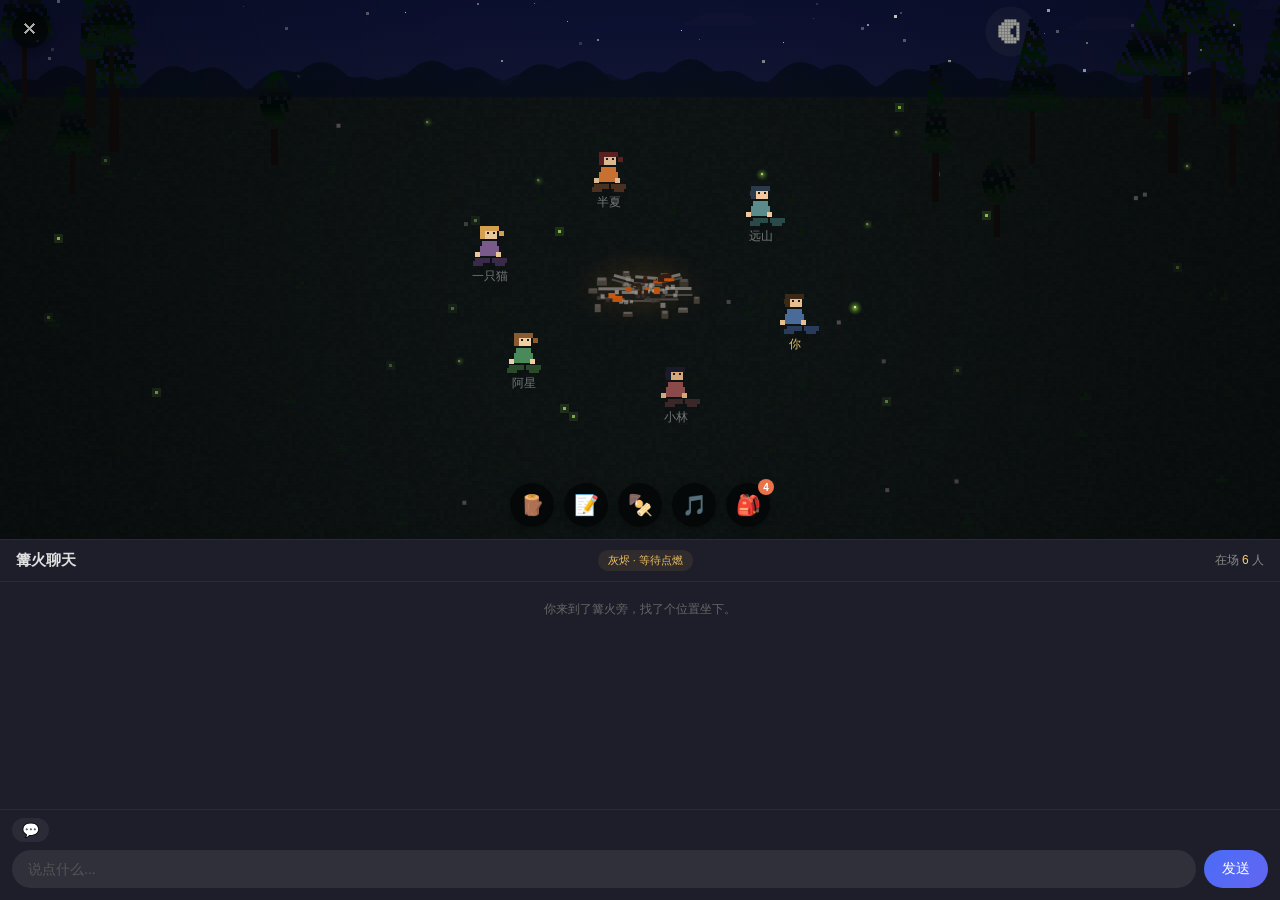
==== games/campfire/index.html @ f919b8bb "feat: add campfire game (No.002), remove lobby page" ====
<!DOCTYPE html>
<html lang="zh-CN">
<head>
  <meta charset="UTF-8">
  <meta name="viewport" content="width=device-width, initial-scale=1.0, user-scalable=no, maximum-scale=1.0">
  <title>篝火场域</title>
  <link rel="stylesheet" href="css/style.css">
</head>
<body>
  <!-- ===== 主场域 ===== -->
  <div id="app">
    <div id="scene-container">
      <canvas id="scene-canvas"></canvas>
      <div id="scene-ui">
        <button id="btn-leave" class="scene-btn leave-btn" title="离开">✕</button>
        <div id="scene-actions">
          <button id="btn-add-wood" class="scene-btn" title="添柴">🪵</button>
          <button id="btn-write-note" class="scene-btn" title="写纸条">📝</button>
          <button id="btn-cook" class="scene-btn" title="烤食物">🍢</button>
          <button id="btn-music" class="scene-btn" title="点歌">🎵</button>
          <button id="btn-backpack" class="scene-btn" title="背包" style="position:relative">🎒<span id="bp-badge" class="bp-badge" style="display:none">0</span></button>
        </div>
      </div>
      <!-- 烧烤控制面板 -->
      <div id="cook-hud" class="hidden">
        <div class="cook-hud-inner">
          <div class="cook-hud-food" id="cook-hud-emoji">🍡</div>
          <div class="cook-hud-bar-wrap">
            <div class="cook-hud-bar">
              <div class="cook-hud-fill" id="cook-hud-fill"></div>
              <div class="cook-hud-zone" id="cook-hud-zone"></div>
            </div>
            <div class="cook-hud-labels">
              <span>生</span><span>完美</span><span>焦</span>
            </div>
          </div>
          <button id="btn-cook-done" class="cook-hud-btn">取出 🍴</button>
        </div>
      </div>
      <div id="note-panel" class="hidden">
        <div class="note-paper">
          <textarea id="note-input" placeholder="写下你的心事..." maxlength="200"></textarea>
          <div class="note-actions">
            <button id="note-cancel" class="note-btn">收起</button>
            <button id="note-burn" class="note-btn primary">丢进火里</button>
          </div>
        </div>
      </div>
      <div id="treasure-popup" class="hidden">
        <div class="treasure-content">
          <div class="treasure-icon">✨</div>
          <div class="treasure-text"></div>
          <button id="treasure-close" class="note-btn primary">收下</button>
        </div>
      </div>
      <!-- 动物点击奖励弹窗 -->
      <div id="animal-popup" class="hidden">
        <div class="treasure-content">
          <div class="treasure-icon" id="animal-popup-icon">🦊</div>
          <div class="treasure-text" id="animal-popup-text"></div>
          <button id="animal-popup-close" class="note-btn primary">收下</button>
        </div>
      </div>
      <div id="story-popup" class="hidden">
        <div class="story-content">
          <h3>🔥 篝火故事</h3>
          <div id="story-text"></div>
          <div class="story-actions">
            <textarea id="leave-message" placeholder="留句话给下一个点火的人..."></textarea>
            <div class="story-btns">
              <button id="btn-leave-wood" class="note-btn">留一根柴 🪵</button>
              <button id="btn-leave-msg" class="note-btn primary">留言并离开</button>
            </div>
          </div>
        </div>
      </div>
      <!-- 背包面板 -->
      <div id="backpack-panel" class="hidden">
        <div class="bp-panel-inner">
          <div class="bp-header">
            <span id="backpack-title">🎒 背包</span>
            <button id="backpack-close" class="bp-close-btn">✕</button>
          </div>
          <div id="backpack-list" class="bp-list"></div>
        </div>
      </div>
      <!-- NPC 互动面板 -->
      <div id="npc-panel" class="hidden">
        <div class="npc-panel-inner">
          <div class="npc-panel-name" id="npc-panel-name"></div>
          <div class="npc-panel-actions">
            <div class="npc-action" id="npc-whisper">👂 说悄悄话</div>
            <div class="npc-action" id="npc-send-note">📝 传纸条</div>
            <div class="npc-action" id="npc-give-food">🍢 送烤好的食物</div>
            <div class="npc-action" id="npc-give-item">🎁 送物品</div>
          </div>
          <button id="npc-panel-close" class="bp-close-btn" style="margin-top:8px">取消</button>
        </div>
      </div>
      <!-- 传纸条给NPC -->
      <!-- 送礼备注面板 -->
      <div id="give-note-panel" class="hidden">
        <div class="note-paper">
          <div id="give-note-to" style="font-size:12px;color:#888;margin-bottom:8px">送给...</div>
          <textarea id="give-note-input" placeholder="留句话（可不填）..." maxlength="60" style="height:50px"></textarea>
          <div class="note-actions">
            <button id="give-note-cancel" class="note-btn">取消</button>
            <button id="give-note-send" class="note-btn primary">送出 🎁</button>
          </div>
        </div>
      </div>
      <div id="npc-note-panel" class="hidden">
        <div class="note-paper">
          <div id="npc-note-to" style="font-size:12px;color:#888;margin-bottom:8px">写给...</div>
          <textarea id="npc-note-input" placeholder="写点什么给TA..." maxlength="100"></textarea>
          <div class="note-actions">
            <button id="npc-note-cancel" class="note-btn">取消</button>
            <button id="npc-note-send" class="note-btn primary">递过去</button>
          </div>
        </div>
      </div>
      <!-- 添柴确认面板 -->
      <div id="wood-panel" class="hidden">
        <div class="npc-panel-inner" style="align-items:center">
          <div style="font-size:36px;margin-bottom:8px">🪵</div>
          <div id="wood-count-text" style="font-size:15px;color:#e0e0e0;margin-bottom:12px"></div>
          <div style="display:flex;gap:10px;width:100%">
            <button id="wood-cancel" class="note-btn" style="flex:1">取消</button>
            <button id="wood-confirm" class="note-btn primary" style="flex:1">添一根柴</button>
          </div>
        </div>
      </div>
      <div id="notification" class="hidden"></div>
    </div>
    <div id="chat-container">
      <div id="chat-header">
        <div class="chat-title">篝火聊天</div>
        <div id="fire-status"><span id="fire-timer"></span></div>
        <div id="online-count">在场 <span id="count-num">1</span> 人</div>
      </div>
      <div id="chat-messages"></div>
      <div id="chat-input-area">
        <div id="chat-tools">
          <button class="chat-tool-btn" id="btn-topic" title="发起话题">💬</button>
        </div>
        <div id="chat-input-wrapper">
          <input type="text" id="chat-input" placeholder="说点什么..." />
          <button id="chat-send">发送</button>
        </div>
      </div>
    </div>
  </div>

  <script src="js/utils.js"></script>
  <script src="js/audio.js"></script>
  <script src="js/sky.js"></script>
  <script src="js/fire.js"></script>
  <script src="js/characters.js"></script>
  <script src="js/interactions.js"></script>
  <script src="js/backpack.js"></script>
  <script src="js/chat.js"></script>
  <script src="js/game.js"></script>
  <script src="js/main.js"></script>
</body>
</html>
---- games/campfire/css/style.css ----
/* ========== Reset & Base ========== */
* {
  margin: 0;
  padding: 0;
  box-sizing: border-box;
  -webkit-tap-highlight-color: transparent;
}

html, body {
  width: 100%;
  height: 100%;
  overflow: hidden;
  font-family: -apple-system, BlinkMacSystemFont, 'PingFang SC', 'Helvetica Neue', sans-serif;
  background: #1a1a24;
  color: #e0e0e0;
  margin: 0;
  padding: 0;
}

/* ========== Lobby ========== */
#lobby {
  width: 100%; height: 100%;
  display: flex; align-items: center; justify-content: center;
  overflow: hidden; z-index: 100; background: #0a0a0f;
}
.lobby-bg {
  position: absolute; inset: 0;
  background: radial-gradient(ellipse at 50% 70%, #1a1510 0%, #0a0a0f 70%);
}
.lobby-content {
  position: relative; z-index: 1;
  text-align: center; padding: 30px 24px;
}
.lobby-title {
  font-size: 32px; font-weight: 700; color: #ffcc66;
  margin-bottom: 8px; letter-spacing: 2px;
}
.lobby-desc {
  font-size: 14px; color: #888; line-height: 1.8; margin-bottom: 24px;
}
.lobby-status {
  display: flex; gap: 16px; justify-content: center;
  margin-bottom: 20px;
}
.lobby-stat {
  display: flex; align-items: center; gap: 4px;
  font-size: 13px; color: #aaa;
  background: rgba(255,255,255,0.05); border-radius: 12px;
  padding: 6px 12px;
}
.stat-icon { font-size: 14px; }
.lobby-preview {
  width: 280px; height: 160px; margin: 0 auto 24px;
  border-radius: 12px; overflow: hidden;
  border: 1px solid rgba(255,255,255,0.08);
}
.lobby-preview canvas {
  width: 100%; height: 100%;
  image-rendering: pixelated;
}
.lobby-enter-btn {
  padding: 14px 48px; border: none; border-radius: 24px;
  background: linear-gradient(135deg, #e8734a, #d4582a);
  color: white; font-size: 16px; font-weight: 600;
  cursor: pointer; transition: transform 0.15s, box-shadow 0.15s;
  box-shadow: 0 4px 20px rgba(232, 115, 74, 0.3);
}
.lobby-enter-btn:active { transform: scale(0.96); }
.lobby-hint {
  margin-top: 16px; font-size: 12px; color: #555; font-style: italic;
}

/* ========== Cook HUD ========== */
#cook-hud {
  position: absolute; bottom: 64px; left: 50%; transform: translateX(-50%);
  z-index: 20; pointer-events: auto;
}
.cook-hud-inner {
  background: rgba(0,0,0,0.75); backdrop-filter: blur(8px);
  border-radius: 16px; padding: 12px 18px; display: flex;
  align-items: center; gap: 12px; min-width: 260px;
}
.cook-hud-food { font-size: 24px; }
.cook-hud-bar-wrap { flex: 1; }
.cook-hud-bar {
  width: 100%; height: 12px; background: rgba(255,255,255,0.1);
  border-radius: 6px; position: relative; overflow: hidden;
}
.cook-hud-fill {
  height: 100%; width: 0%; border-radius: 6px;
  background: linear-gradient(90deg, #88cc44, #ffcc33, #ff6633, #cc2222);
  transition: width 0.1s linear;
}
.cook-hud-zone {
  position: absolute; top: 0; height: 100%;
  background: rgba(100, 255, 100, 0.2);
  border-left: 2px solid rgba(100, 255, 100, 0.6);
  border-right: 2px solid rgba(100, 255, 100, 0.6);
  border-radius: 3px; pointer-events: none;
}
.cook-hud-labels {
  display: flex; justify-content: space-between;
  font-size: 10px; color: #888; margin-top: 3px;
}
.cook-hud-btn {
  padding: 8px 14px; border: none; border-radius: 10px;
  background: #e8734a; color: white; font-size: 13px;
  font-weight: 500; cursor: pointer; white-space: nowrap;
}
.cook-hud-btn:active { opacity: 0.8; }

#app {
  position: fixed;
  top: 0;
  left: 0;
  width: 100%;
  height: 100%;
  display: flex;
  flex-direction: column;
  overflow: hidden;
}

/* ========== Scene (Top 60%) ========== */
#scene-container {
  position: relative;
  flex: 6;
  overflow: hidden;
  background: #0a0a0f;
}

#scene-canvas {
  display: block;
  width: 100%;
  height: 100%;
  image-rendering: pixelated;
  image-rendering: crisp-edges;
}

/* Scene UI Overlay */
#scene-ui {
  position: absolute;
  top: 0;
  left: 0;
  right: 0;
  bottom: 0;
  pointer-events: none;
  z-index: 10;
}

#fire-status {
  font-size: 11px;
  color: #ffcc66;
  white-space: nowrap;
  background: rgba(255, 200, 80, 0.08);
  border-radius: 10px;
  padding: 3px 10px;
}

#fire-timer {
  opacity: 0.9;
}

#scene-actions {
  position: absolute;
  bottom: 12px;
  left: 50%;
  transform: translateX(-50%);
  display: flex;
  gap: 10px;
  pointer-events: auto;
}

.scene-btn {
  width: 44px;
  height: 44px;
  border-radius: 50%;
  border: none;
  background: rgba(0, 0, 0, 0.55);
  backdrop-filter: blur(8px);
  font-size: 20px;
  cursor: pointer;
  display: flex;
  align-items: center;
  justify-content: center;
  transition: transform 0.15s, background 0.15s;
  box-shadow: 0 2px 8px rgba(0,0,0,0.3);
}

.scene-btn:active {
  transform: scale(0.9);
  background: rgba(0, 0, 0, 0.7);
}

.scene-btn.disabled {
  opacity: 0.35;
  pointer-events: none;
}

.leave-btn {
  position: absolute;
  top: 12px;
  left: 12px;
  width: 36px;
  height: 36px;
  font-size: 16px;
  pointer-events: auto;
  color: #aaa;
}

/* ========== Note Panel ========== */
#note-panel {
  position: absolute;
  top: 0;
  left: 0;
  right: 0;
  bottom: 0;
  background: rgba(0,0,0,0.6);
  backdrop-filter: blur(4px);
  display: flex;
  align-items: center;
  justify-content: center;
  z-index: 20;
}

.note-paper {
  width: 280px;
  background: #fef9e7;
  border-radius: 4px;
  padding: 20px;
  box-shadow: 0 4px 24px rgba(0,0,0,0.4);
  transform: rotate(-1deg);
}

.note-paper textarea {
  width: 100%;
  height: 120px;
  border: none;
  background: transparent;
  font-size: 15px;
  font-family: 'Georgia', serif;
  color: #3a3a3a;
  resize: none;
  outline: none;
  line-height: 1.6;
}

.note-actions {
  display: flex;
  justify-content: flex-end;
  gap: 10px;
  margin-top: 12px;
}

.note-btn {
  padding: 8px 18px;
  border: none;
  border-radius: 6px;
  font-size: 13px;
  cursor: pointer;
  background: #e0ddd5;
  color: #555;
  transition: background 0.15s;
}

.note-btn.primary {
  background: #e8734a;
  color: white;
}

.note-btn:active {
  opacity: 0.8;
}

/* ========== Cook Panel ========== */
#cook-panel {
  position: absolute;
  bottom: 64px;
  left: 50%;
  transform: translateX(-50%);
  z-index: 20;
}

.cook-menu {
  background: rgba(0, 0, 0, 0.7);
  backdrop-filter: blur(8px);
  border-radius: 12px;
  padding: 8px;
  display: flex;
  flex-wrap: wrap;
  gap: 6px;
  max-width: 320px;
  justify-content: center;
}

.cook-item {
  padding: 10px 14px;
  border-radius: 8px;
  font-size: 14px;
  cursor: pointer;
  transition: background 0.15s;
  white-space: nowrap;
}

.cook-item:active {
  background: rgba(255,255,255,0.15);
}

/* ========== Treasure Popup ========== */
#treasure-popup,
#animal-popup {
  position: absolute;
  top: 0;
  left: 0;
  right: 0;
  bottom: 0;
  background: rgba(0,0,0,0.7);
  backdrop-filter: blur(6px);
  display: flex;
  align-items: center;
  justify-content: center;
  z-index: 25;
}

.treasure-content {
  text-align: center;
  padding: 32px 28px;
  background: rgba(30, 25, 20, 0.95);
  border: 1px solid rgba(255, 200, 80, 0.3);
  border-radius: 16px;
  max-width: 280px;
}

.treasure-icon {
  font-size: 48px;
  margin-bottom: 16px;
  animation: sparkle 1.5s ease-in-out infinite;
}

@keyframes sparkle {
  0%, 100% { transform: scale(1); }
  50% { transform: scale(1.15); }
}

.treasure-text {
  font-size: 15px;
  line-height: 1.6;
  color: #e8c56d;
  margin-bottom: 20px;
}

/* ========== Story Popup ========== */
#story-popup {
  position: absolute;
  top: 0;
  left: 0;
  right: 0;
  bottom: 0;
  background: rgba(0,0,0,0.75);
  backdrop-filter: blur(6px);
  display: flex;
  align-items: center;
  justify-content: center;
  z-index: 25;
  overflow-y: auto;
}

.story-content {
  width: 300px;
  background: rgba(25, 20, 15, 0.95);
  border: 1px solid rgba(255, 180, 60, 0.25);
  border-radius: 16px;
  padding: 24px 20px;
  max-height: 90%;
  overflow-y: auto;
}

.story-content h3 {
  text-align: center;
  color: #ffcc66;
  margin-bottom: 16px;
  font-size: 18px;
}

#story-text {
  font-size: 14px;
  line-height: 1.8;
  color: #c0b89a;
  margin-bottom: 20px;
}

#story-text p {
  margin-bottom: 8px;
}

.story-actions textarea {
  width: 100%;
  height: 60px;
  border: 1px solid rgba(255,255,255,0.1);
  border-radius: 8px;
  background: rgba(255,255,255,0.05);
  color: #e0e0e0;
  padding: 10px;
  font-size: 13px;
  resize: none;
  outline: none;
  margin-bottom: 12px;
}

.story-btns {
  display: flex;
  gap: 8px;
}

.story-btns .note-btn {
  flex: 1;
  text-align: center;
}

/* ========== Notification ========== */
#notification {
  position: absolute;
  top: 50px;
  left: 50%;
  transform: translateX(-50%);
  background: rgba(0,0,0,0.7);
  backdrop-filter: blur(8px);
  border-radius: 20px;
  padding: 8px 20px;
  font-size: 13px;
  color: #ffd78a;
  z-index: 30;
  transition: opacity 0.4s;
  white-space: nowrap;
}

/* ========== Chat Container (Bottom 40%) ========== */
#chat-container {
  flex: 4;
  display: flex;
  flex-direction: column;
  background: #1e1e2a;
  border-top: 1px solid rgba(255,255,255,0.06);
  overflow: hidden;
  min-height: 0;
}

#chat-header {
  flex-shrink: 0;
  display: flex;
  justify-content: space-between;
  align-items: center;
  padding: 10px 16px;
  border-bottom: 1px solid rgba(255,255,255,0.06);
}

.chat-title {
  font-size: 15px;
  font-weight: 600;
  color: #e0e0e0;
}

#online-count {
  font-size: 12px;
  color: #888;
}

#count-num {
  color: #ffcc66;
}

/* Chat Messages */
#chat-messages {
  flex: 1;
  min-height: 0;
  overflow-y: auto;
  padding: 12px 16px;
  display: flex;
  flex-direction: column;
  gap: 8px;
  -webkit-overflow-scrolling: touch;
}

#chat-messages::-webkit-scrollbar {
  display: none;
}

.chat-msg {
  display: flex;
  gap: 8px;
  max-width: 85%;
  animation: msgIn 0.25s ease-out;
}

@keyframes msgIn {
  from { opacity: 0; transform: translateY(8px); }
  to { opacity: 1; transform: translateY(0); }
}

.chat-msg.self {
  align-self: flex-end;
  flex-direction: row-reverse;
}

.chat-msg.system {
  align-self: center;
  max-width: 90%;
}

.msg-avatar {
  width: 32px;
  height: 32px;
  border-radius: 50%;
  flex-shrink: 0;
  display: flex;
  align-items: center;
  justify-content: center;
  font-size: 14px;
  background: rgba(255,255,255,0.08);
}

.msg-body {
  display: flex;
  flex-direction: column;
  gap: 3px;
}

.msg-name {
  font-size: 11px;
  color: #777;
}

.self .msg-name {
  text-align: right;
}

.msg-bubble {
  padding: 10px 14px;
  border-radius: 16px;
  font-size: 14px;
  line-height: 1.5;
  word-break: break-all;
}

.chat-msg:not(.self):not(.system) .msg-bubble {
  background: rgba(255,255,255,0.08);
  border-top-left-radius: 4px;
  color: #e0e0e0;
}

.chat-msg.self .msg-bubble {
  background: linear-gradient(135deg, #4a6cf7, #6366f1);
  border-top-right-radius: 4px;
  color: white;
}

.chat-msg.system .msg-bubble {
  background: transparent;
  color: #666;
  font-size: 12px;
  text-align: center;
  padding: 6px 12px;
}

.msg-bubble.whisper {
  background: rgba(168, 130, 255, 0.15) !important;
  border: 1px solid rgba(168, 130, 255, 0.25);
  font-style: italic;
}

.msg-bubble.topic {
  background: rgba(255, 200, 60, 0.12) !important;
  border: 1px solid rgba(255, 200, 60, 0.2);
}

/* Chat Input */
#chat-input-area {
  flex-shrink: 0;
  padding: 8px 12px 12px;
  border-top: 1px solid rgba(255,255,255,0.06);
}

#chat-tools {
  display: flex;
  gap: 6px;
  margin-bottom: 8px;
}

.chat-tool-btn {
  padding: 4px 10px;
  border: none;
  border-radius: 12px;
  background: rgba(255,255,255,0.06);
  font-size: 14px;
  cursor: pointer;
  transition: background 0.15s;
}

.chat-tool-btn:active {
  background: rgba(255,255,255,0.12);
}

.chat-tool-btn.active {
  background: rgba(168, 130, 255, 0.2);
  box-shadow: 0 0 0 1px rgba(168, 130, 255, 0.4);
}

#chat-input-wrapper {
  display: flex;
  gap: 8px;
}

#chat-input {
  flex: 1;
  height: 38px;
  border: none;
  border-radius: 19px;
  background: rgba(255,255,255,0.08);
  padding: 0 16px;
  font-size: 14px;
  color: #e0e0e0;
  outline: none;
}

#chat-input::placeholder {
  color: #555;
}

#chat-send {
  height: 38px;
  padding: 0 18px;
  border: none;
  border-radius: 19px;
  background: linear-gradient(135deg, #4a6cf7, #6366f1);
  color: white;
  font-size: 14px;
  font-weight: 500;
  cursor: pointer;
  transition: opacity 0.15s;
}

#chat-send:active {
  opacity: 0.8;
}

/* ========== Utility ========== */
.hidden {
  display: none !important;
}

/* ========== Backpack Panel ========== */
#backpack-panel, #npc-panel, #npc-note-panel, #give-note-panel, #wood-panel {
  position: absolute; top: 0; left: 0; right: 0; bottom: 0;
  background: rgba(0,0,0,0.65); backdrop-filter: blur(4px);
  display: flex; align-items: center; justify-content: center; z-index: 22;
}
.bp-panel-inner, .npc-panel-inner {
  width: 300px; max-height: 70%; background: rgba(20, 18, 15, 0.96);
  border: 1px solid rgba(255, 200, 80, 0.2); border-radius: 16px;
  padding: 16px; display: flex; flex-direction: column;
}
.bp-header {
  display: flex; justify-content: space-between; align-items: center;
  margin-bottom: 12px; font-size: 16px; font-weight: 600; color: #ffcc66;
}
.bp-close-btn {
  border: none; background: rgba(255,255,255,0.08); color: #aaa;
  width: 30px; height: 30px; border-radius: 50%; font-size: 14px; cursor: pointer;
  display: flex; align-items: center; justify-content: center;
}
.bp-close-btn:active { background: rgba(255,255,255,0.15); }
.bp-list {
  flex: 1; overflow-y: auto; display: flex; flex-direction: column; gap: 6px;
  -webkit-overflow-scrolling: touch;
}
.bp-list::-webkit-scrollbar { display: none; }
.bp-item {
  display: flex; align-items: center; gap: 10px;
  padding: 10px 12px; border-radius: 10px;
  background: rgba(255,255,255,0.04); cursor: pointer;
  transition: background 0.15s;
}
.bp-item:active { background: rgba(255,255,255,0.1); }
.bp-emoji { font-size: 20px; flex-shrink: 0; }
.bp-name { flex: 1; font-size: 14px; color: #e0e0e0; }
.bp-tag {
  font-size: 10px; padding: 2px 8px; border-radius: 8px;
  color: #aaa; background: rgba(255,255,255,0.06); white-space: nowrap;
}
.tag-food { color: #8bc34a; background: rgba(139,195,74,0.12); }
.tag-cooked { color: #ff9800; background: rgba(255,152,0,0.12); }
.tag-item { color: #64b5f6; background: rgba(100,181,246,0.12); }
.tag-wood { color: #a1887f; background: rgba(161,136,127,0.15); }
.bp-empty {
  text-align: center; color: #555; font-size: 13px; padding: 30px 0;
}
.bp-badge {
  position: absolute; top: -4px; right: -4px;
  min-width: 16px; height: 16px; border-radius: 8px;
  background: #e8734a; color: white; font-size: 10px; font-weight: 700;
  display: flex; align-items: center; justify-content: center; padding: 0 3px;
}

/* NPC Panel */
.npc-panel-inner { align-items: center; }
.npc-panel-name {
  font-size: 16px; font-weight: 600; color: #ffcc66; margin-bottom: 14px;
}
.npc-panel-actions { display: flex; flex-direction: column; gap: 8px; width: 100%; }
.npc-action {
  padding: 12px 16px; border-radius: 10px;
  background: rgba(255,255,255,0.05); font-size: 14px; color: #e0e0e0;
  cursor: pointer; text-align: center; transition: background 0.15s;
}
.npc-action:active { background: rgba(255,255,255,0.12); }

/* Mobile landscape adjustments */
@media (max-height: 500px) {
  #scene-container { flex: 5; }
  #chat-container { flex: 5; }
}
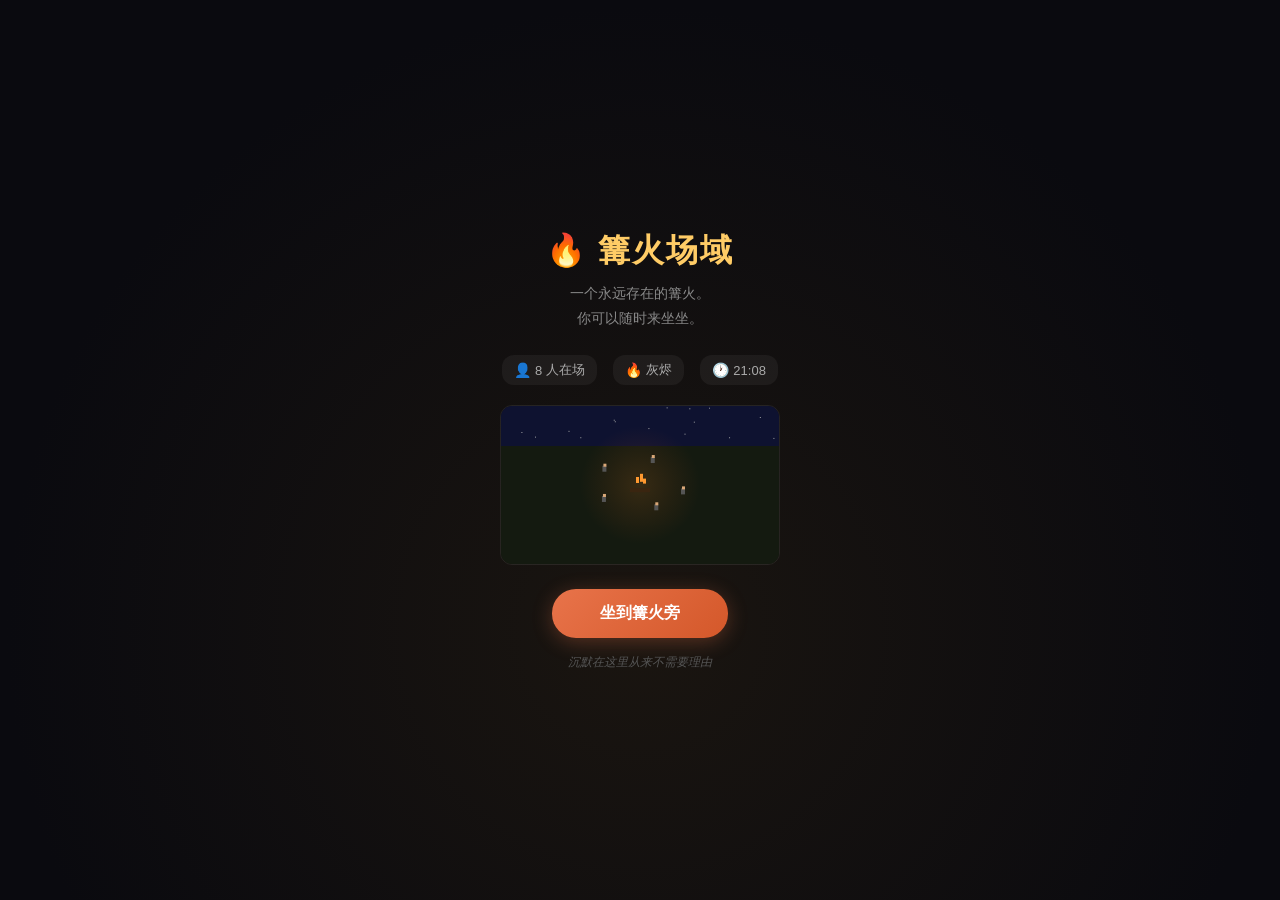
==== commit e8e9ff22: "feat: campfire - HD rendering, DOM labels, dance, click-fire add wood, env lighting" ====
--- a/games/campfire/index.html
+++ b/games/campfire/index.html
@@ -7,16 +7,36 @@
   <link rel="stylesheet" href="css/style.css">
 </head>
 <body>
+  <!-- ===== 大厅页面 ===== -->
+  <div id="lobby">
+    <div class="lobby-bg"></div>
+    <div class="lobby-content">
+      <div class="lobby-title">🔥 篝火场域</div>
+      <div class="lobby-desc">一个永远存在的篝火。<br>你可以随时来坐坐。</div>
+      <div id="lobby-status" class="lobby-status">
+        <div class="lobby-stat"><span class="stat-icon">👤</span><span id="lobby-people">0</span> 人在场</div>
+        <div class="lobby-stat"><span class="stat-icon">🔥</span><span id="lobby-fire-state">灰烬</span></div>
+        <div class="lobby-stat"><span class="stat-icon">🕐</span><span id="lobby-time">--:--</span></div>
+      </div>
+      <div id="lobby-preview" class="lobby-preview">
+        <canvas id="lobby-canvas"></canvas>
+      </div>
+      <button id="btn-enter" class="lobby-enter-btn">坐到篝火旁</button>
+      <div class="lobby-hint">沉默在这里从来不需要理由</div>
+    </div>
+  </div>
+
   <!-- ===== 主场域 ===== -->
-  <div id="app">
+  <div id="app" class="hidden">
     <div id="scene-container">
       <canvas id="scene-canvas"></canvas>
+      <div id="char-labels"></div>
       <div id="scene-ui">
         <button id="btn-leave" class="scene-btn leave-btn" title="离开">✕</button>
         <div id="scene-actions">
-          <button id="btn-add-wood" class="scene-btn" title="添柴">🪵</button>
           <button id="btn-write-note" class="scene-btn" title="写纸条">📝</button>
           <button id="btn-cook" class="scene-btn" title="烤食物">🍢</button>
+          <button id="btn-dance" class="scene-btn" title="跳舞">💃</button>
           <button id="btn-music" class="scene-btn" title="点歌">🎵</button>
           <button id="btn-backpack" class="scene-btn" title="背包" style="position:relative">🎒<span id="bp-badge" class="bp-badge" style="display:none">0</span></button>
         </div>
@@ -122,10 +142,13 @@
       <!-- 添柴确认面板 -->
       <div id="wood-panel" class="hidden">
         <div class="npc-panel-inner" style="align-items:center">
-          <div style="font-size:36px;margin-bottom:8px">🪵</div>
-          <div id="wood-count-text" style="font-size:15px;color:#e0e0e0;margin-bottom:12px"></div>
-          <div style="display:flex;gap:10px;width:100%">
-            <button id="wood-cancel" class="note-btn" style="flex:1">取消</button>
+          <div id="wood-fire-icon" style="font-size:36px;margin-bottom:6px">🪹</div>
+          <div id="wood-fire-status" style="font-size:14px;color:#aaa;margin-bottom:4px"></div>
+          <div id="wood-fire-time" style="font-size:12px;color:#666;margin-bottom:12px"></div>
+          <div style="height:1px;width:80%;background:rgba(255,255,255,0.08);margin-bottom:12px"></div>
+          <div id="wood-count-text" style="font-size:15px;color:#e0e0e0;margin-bottom:14px"></div>
+          <div id="wood-btn-row" style="display:flex;gap:10px;width:100%">
+            <button id="wood-cancel" class="note-btn" style="flex:1">离开</button>
             <button id="wood-confirm" class="note-btn primary" style="flex:1">添一根柴</button>
           </div>
         </div>
--- a/games/campfire/css/style.css
+++ b/games/campfire/css/style.css
@@ -127,8 +127,62 @@
   overflow: hidden;
   background: #0a0a0f;
 }
+#char-labels {
+  position: absolute;
+  inset: 0;
+  pointer-events: none;
+  z-index: 2;
+  overflow: hidden;
+}
+.char-name {
+  position: absolute;
+  font-size: 11px;
+  font-weight: 500;
+  font-family: -apple-system, BlinkMacSystemFont, 'PingFang SC', 'SF Pro Text', sans-serif;
+  text-align: center;
+  white-space: nowrap;
+  transform: translateX(-50%);
+  text-shadow: 0 1px 3px rgba(0,0,0,0.7);
+  transition: opacity 0.3s;
+}
+.char-name.player { color: rgba(255, 220, 120, 0.9); }
+.char-name.npc { color: rgba(200, 200, 200, 0.6); }
+.char-bubble {
+  position: absolute;
+  transform: translateX(-50%);
+  white-space: nowrap;
+  font-size: 12px;
+  font-weight: 500;
+  font-family: -apple-system, BlinkMacSystemFont, 'PingFang SC', 'SF Pro Text', sans-serif;
+  color: rgba(255,255,255,0.95);
+  background: rgba(20, 20, 25, 0.82);
+  padding: 6px 14px;
+  border-radius: 100px;
+  text-align: center;
+  pointer-events: none;
+  transition: opacity 0.3s;
+}
+.char-bubble::after {
+  content: '';
+  position: absolute;
+  bottom: -5px;
+  left: 50%;
+  transform: translateX(-50%);
+  border-left: 5px solid transparent;
+  border-right: 5px solid transparent;
+  border-top: 5px solid rgba(20, 20, 25, 0.82);
+}
+.char-bubble.whisper {
+  background: rgba(80, 50, 130, 0.88);
+  color: rgba(220, 200, 255, 0.95);
+}
+.char-bubble.whisper::after {
+  border-top-color: rgba(80, 50, 130, 0.88);
+}
 
 #scene-canvas {
+  position: absolute;
+  top: 0; left: 0;
   display: block;
   width: 100%;
   height: 100%;
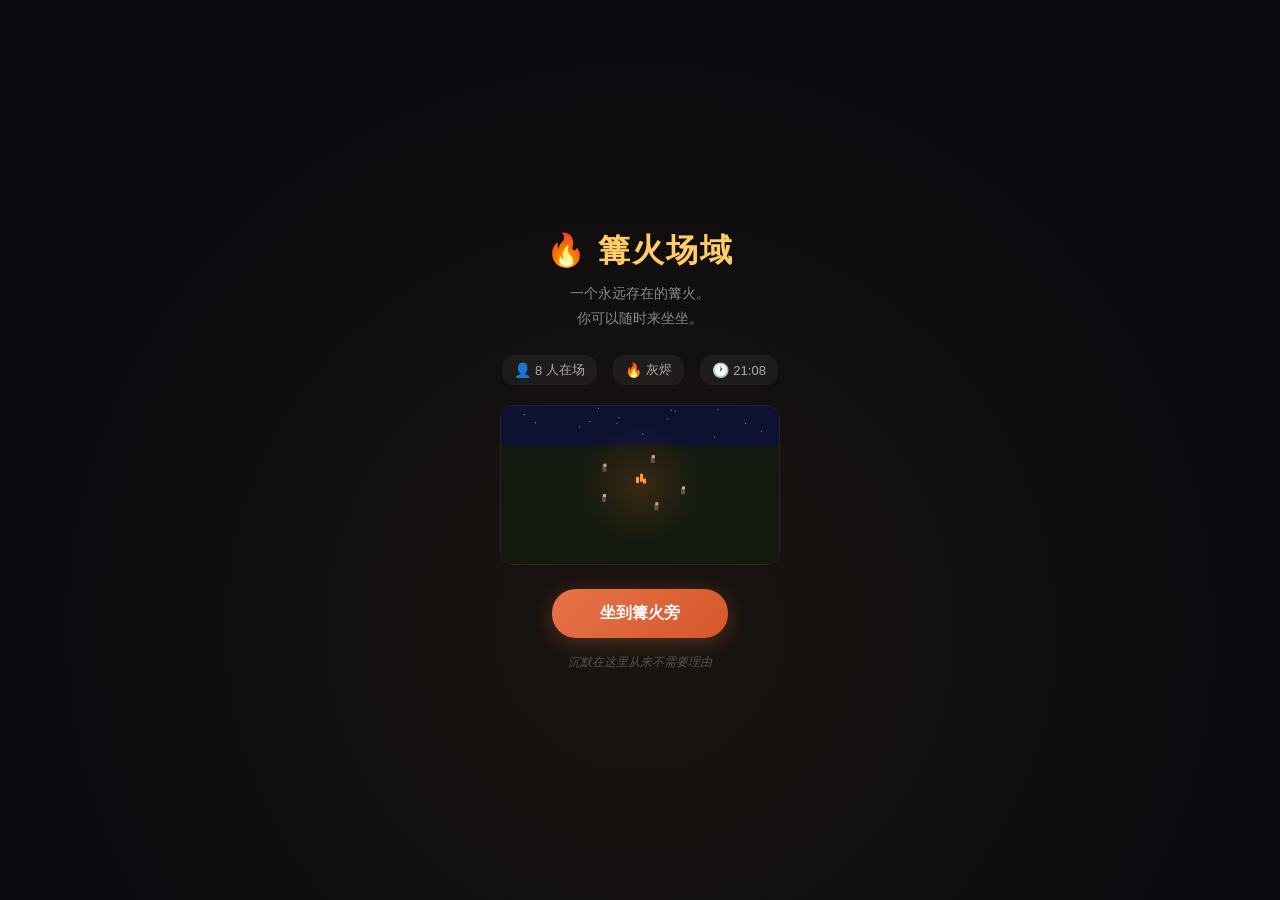
==== commit 8ce4b465: "fix: prevent keyboard from pushing layout on mobile" ====
--- a/games/campfire/index.html
+++ b/games/campfire/index.html
@@ -2,7 +2,7 @@
 <html lang="zh-CN">
 <head>
   <meta charset="UTF-8">
-  <meta name="viewport" content="width=device-width, initial-scale=1.0, user-scalable=no, maximum-scale=1.0">
+  <meta name="viewport" content="width=device-width, initial-scale=1.0, user-scalable=no, maximum-scale=1.0, interactive-widget=overlays-content">
   <title>篝火场域</title>
   <link rel="stylesheet" href="css/style.css">
 </head>
--- a/games/campfire/css/style.css
+++ b/games/campfire/css/style.css
@@ -15,6 +15,9 @@
   color: #e0e0e0;
   margin: 0;
   padding: 0;
+  /* 防止移动端键盘弹起时缩小视口 */
+  position: fixed;
+  inset: 0;
 }
 
 /* ========== Lobby ========== */
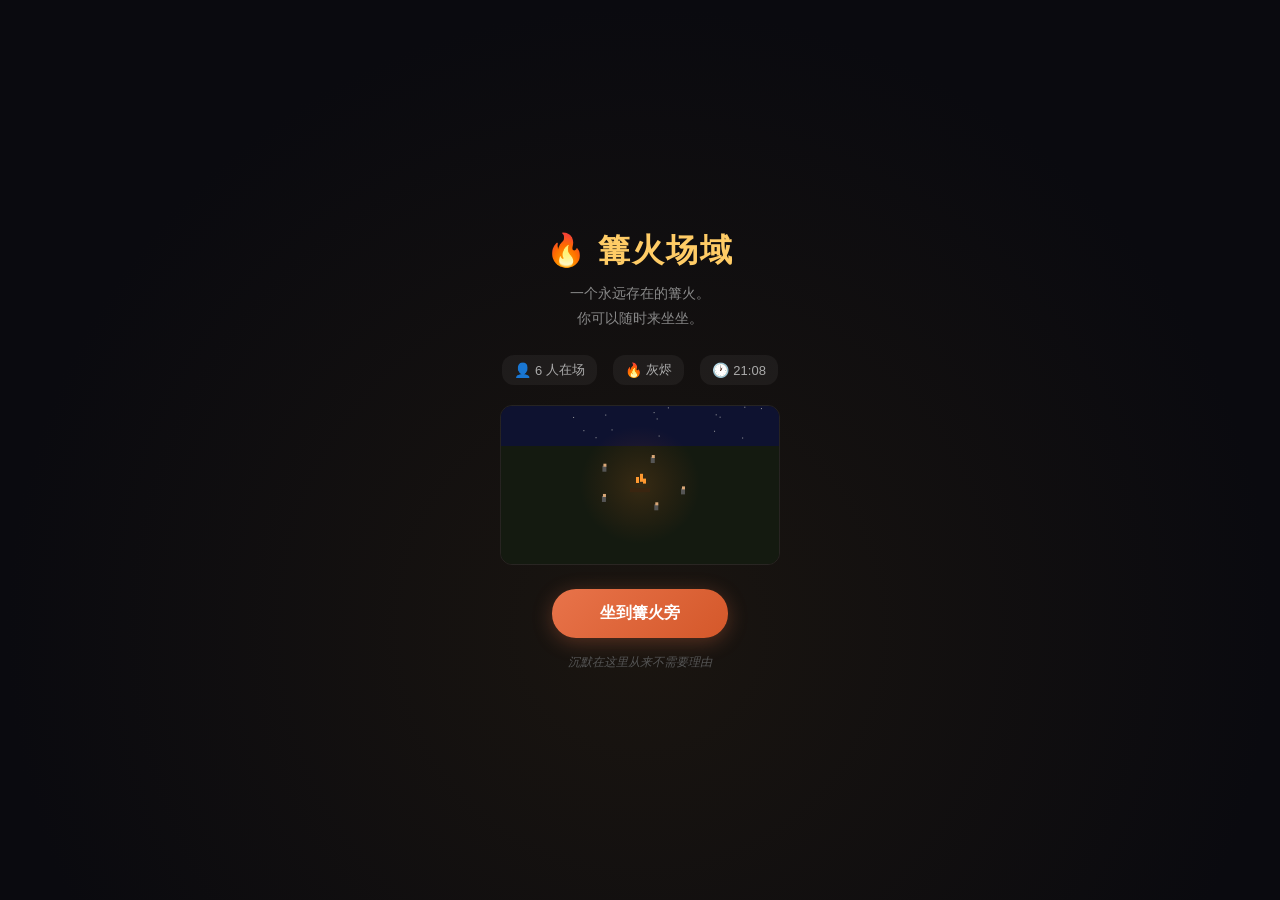
==== commit fabeed37: "feat: campfire link to CloudBase multiplayer version" ====
--- a/games/campfire/index.html
+++ b/games/campfire/index.html
@@ -174,6 +174,7 @@
     </div>
   </div>
 
+  <script src="https://static.cloudbase.net/cloudbase-js-sdk/latest/cloudbase.full.js"></script>
   <script src="js/utils.js"></script>
   <script src="js/audio.js"></script>
   <script src="js/sky.js"></script>
@@ -182,6 +183,7 @@
   <script src="js/interactions.js"></script>
   <script src="js/backpack.js"></script>
   <script src="js/chat.js"></script>
+  <script src="js/network.js"></script>
   <script src="js/game.js"></script>
   <script src="js/main.js"></script>
 </body>
